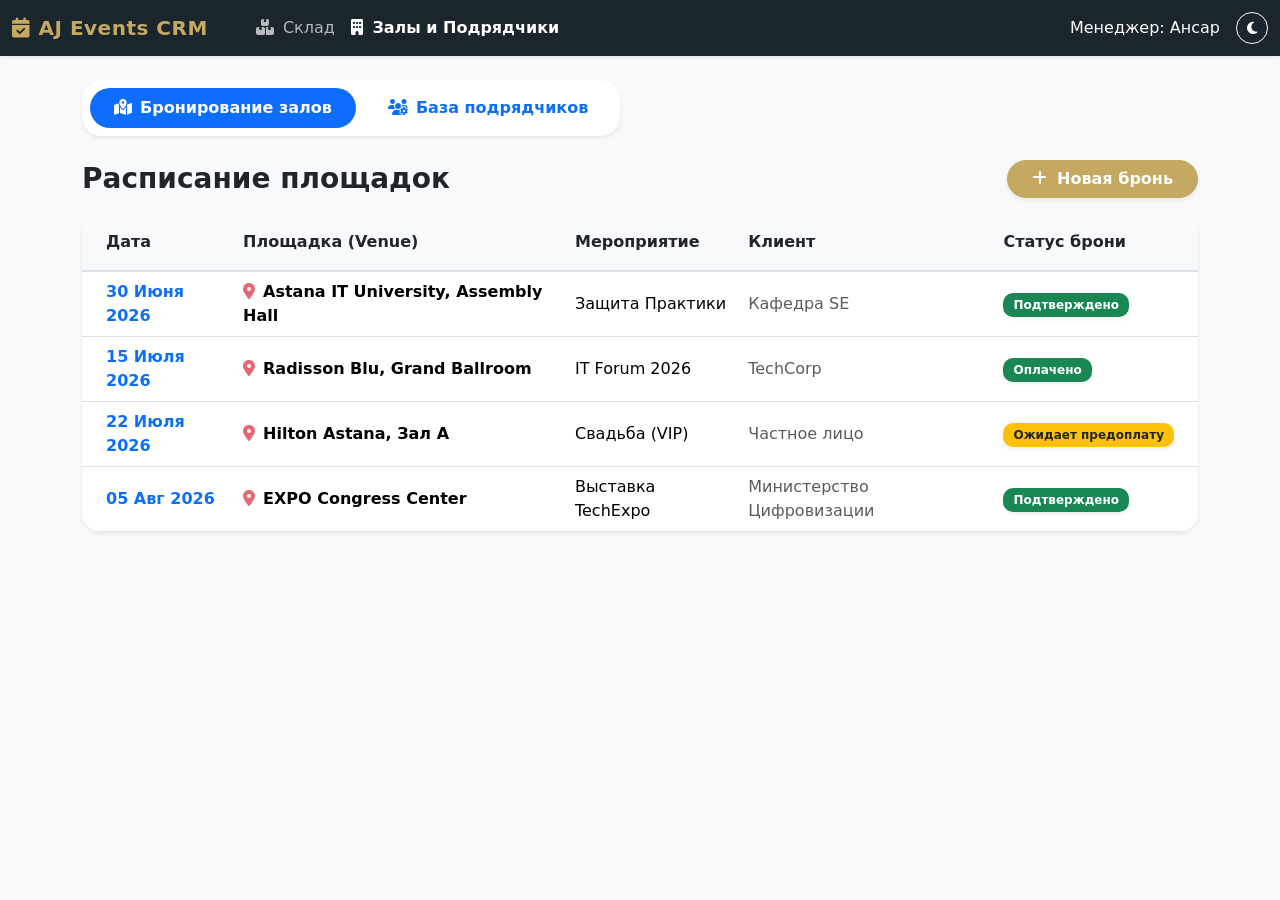
==== venues.html @ 6e3592f3 "Add files via upload" ====
<!DOCTYPE html>
<html lang="ru" data-bs-theme="light">
<head>
    <meta charset="UTF-8">
    <meta name="viewport" content="width=device-width, initial-scale=1.0">
    <title>AJ Events - Залы и Подрядчики</title>
    <!-- Bootstrap CSS -->
    <link href="https://cdn.jsdelivr.net/npm/bootstrap@5.3.0/dist/css/bootstrap.min.css" rel="stylesheet">
    <link rel="stylesheet" href="https://cdnjs.cloudflare.com/ajax/libs/font-awesome/6.4.0/css/all.min.css">
    <link rel="stylesheet" href="style.css">
</head>
<body class="bg-body-tertiary">

    <!-- Навигация (Здесь активна вторая ссылка) -->
    <nav class="navbar navbar-expand-lg navbar-dark brand-navbar shadow-sm position-relative" style="z-index: 1000;">
        <div class="container-fluid">
            <a class="navbar-brand" href="index.html"><i class="fa-solid fa-calendar-check me-2"></i>AJ Events CRM</a>
            <button class="navbar-toggler" type="button" data-bs-toggle="collapse" data-bs-target="#navbarNav">
                <span class="navbar-toggler-icon"></span>
            </button>
            <div class="collapse navbar-collapse" id="navbarNav">
                <ul class="navbar-nav me-auto mb-2 mb-lg-0 ms-lg-4">
                    <li class="nav-item">
                        <a class="nav-link text-light" style="opacity: 0.7;" href="index.html"><i class="fa-solid fa-boxes-stacked me-1"></i> Склад</a>
                    </li>
                    <li class="nav-item">
                        <a class="nav-link active fw-bold" href="venues.html"><i class="fa-solid fa-building me-1"></i> Залы и Подрядчики</a>
                    </li>
                </ul>
                <div class="d-flex align-items-center mt-2 mt-lg-0">
                    <span class="navbar-text text-white me-3">Менеджер: Ансар</span>
                    <button class="btn btn-outline-light btn-sm rounded-circle position-relative" id="themeToggle" title="Сменить тему" style="width: 32px; height: 32px; z-index: 1000;">
                        <i class="fa-solid fa-moon"></i>
                    </button>
                </div>
            </div>
        </div>
    </nav>

    <div class="container mt-4 position-relative" style="z-index: 10;">
        
        <!-- Красивые переключатели вкладок (Tabs) -->
        <ul class="nav nav-pills mb-4 bg-body custom-rounded p-2 shadow-sm d-inline-flex" id="pills-tab" role="tablist">
            <li class="nav-item" role="presentation">
                <button class="nav-link active rounded-pill px-4 fw-bold" id="pills-venues-tab" data-bs-toggle="pill" data-bs-target="#pills-venues" type="button" role="tab">
                    <i class="fa-solid fa-map-location-dot me-2"></i>Бронирование залов
                </button>
            </li>
            <li class="nav-item" role="presentation">
                <button class="nav-link rounded-pill px-4 fw-bold ms-2" id="pills-contractors-tab" data-bs-toggle="pill" data-bs-target="#pills-contractors" type="button" role="tab">
                    <i class="fa-solid fa-users-gear me-2"></i>База подрядчиков
                </button>
            </li>
        </ul>

        <!-- Содержимое вкладок -->
        <div class="tab-content" id="pills-tabContent">
            
            <!-- ВКЛАДКА 1: БРОНИРОВАНИЕ ЗАЛОВ -->
            <div class="tab-pane fade show active" id="pills-venues" role="tabpanel">
                <div class="d-flex justify-content-between align-items-center mb-3">
                    <h3 class="fw-bold mb-0">Расписание площадок</h3>
                    <button class="btn btn-brand-gold rounded-pill px-4 shadow-sm fw-bold" onclick="alert('Модуль интеграции с календарем находится в разработке (Sprint 2)')">
                        <i class="fa-solid fa-plus me-1"></i> Новая бронь
                    </button>
                </div>
                <div class="card shadow-sm border-0 bg-body custom-rounded overflow-hidden">
                    <div class="card-body p-0 table-responsive">
                        <table class="table table-hover mb-0 align-middle">
                            <thead class="custom-thead">
                                <tr>
                                    <th class="ps-4">Дата</th>
                                    <th>Площадка (Venue)</th>
                                    <th>Мероприятие</th>
                                    <th>Клиент</th>
                                    <th class="pe-4">Статус брони</th>
                                </tr>
                            </thead>
                            <tbody id="venuesTable">
                                <!-- Рендерится через JS -->
                            </tbody>
                        </table>
                    </div>
                </div>
            </div>

            <!-- ВКЛАДКА 2: ПОДРЯДЧИКИ -->
            <div class="tab-pane fade" id="pills-contractors" role="tabpanel">
                <div class="d-flex justify-content-between align-items-center mb-3">
                    <h3 class="fw-bold mb-0">Наши подрядчики (Contractors)</h3>
                    <button class="btn btn-brand-gold rounded-pill px-4 shadow-sm fw-bold" onclick="alert('Модуль добавления подрядчиков находится в разработке (Sprint 2)')">
                        <i class="fa-solid fa-user-plus me-1"></i> Добавить
                    </button>
                </div>
                <div class="row g-4" id="contractorsGrid">
                    <!-- Карточки рендерятся через JS -->
                </div>
            </div>

        </div>
    </div>

    <script src="https://code.jquery.com/jquery-3.7.0.min.js"></script>
    <script src="https://cdn.jsdelivr.net/npm/bootstrap@5.3.0/dist/js/bootstrap.bundle.min.js"></script>
    <script src="venues.js"></script>
</body>
</html>
---- style.css ----
/* Корпоративные цвета AJ Events Company (Премиум стиль) */
:root {
    --brand-navy: #1a252c;     
    --brand-gold: #c5a861;     
    --brand-gold-hover: #b09556;
}

/* ------------------------------------------- */
/* ПЛАВНАЯ СМЕНА ТЕМЫ (100% надежно везде)     */
/* ------------------------------------------- */
body, .card, .modal-content, .form-control, .btn, .dropdown-menu, th, td, span, i, div {
    transition: background-color 0.4s ease, color 0.4s ease, border-color 0.4s ease, box-shadow 0.4s ease;
}

/* Глобальное скругление */
.custom-rounded {
    border-radius: 20px !important;
}

/* Навигация */
.brand-navbar {
    background-color: var(--brand-navy) !important;
}
.navbar-brand {
    font-weight: 700;
    color: var(--brand-gold) !important;
    letter-spacing: 0.5px;
}

/* Карточки статистики */
.brand-card-blue {
    background: linear-gradient(135deg, #2b3945, var(--brand-navy));
}
.brand-card-gold {
    background: linear-gradient(135deg, #d4bb7e, var(--brand-gold));
}
.card-hover {
    transition: transform 0.3s ease, box-shadow 0.3s ease;
}
.card-hover:hover {
    transform: translateY(-5px);
    box-shadow: 0 10px 20px rgba(0,0,0,0.1) !important;
}

/* Кнопки */
.btn-brand-gold {
    background-color: var(--brand-gold);
    border-color: var(--brand-gold);
    color: #fff;
}
.btn-brand-gold:hover {
    background-color: var(--brand-gold-hover);
    border-color: var(--brand-gold-hover);
    color: #fff;
    transform: scale(1.02);
}

/* ------------------------------------------- */
/* АНИМАЦИИ ПОЯВЛЕНИЯ ЭЛЕМЕНТОВ                */
/* ------------------------------------------- */
.animated-row {
    animation: slideInRow 0.4s ease-out forwards;
    opacity: 0;
}
@keyframes slideInRow {
    0% { opacity: 0; transform: translateX(-15px); }
    100% { opacity: 1; transform: translateX(0); }
}

.custom-dropdown-menu {
    border-radius: 16px !important;
    overflow: hidden;
    animation: dropAnim 0.3s cubic-bezier(0.175, 0.885, 0.32, 1.275) forwards;
    transform-origin: top;
    padding: 8px;
}
@keyframes dropAnim {
    0% { opacity: 0; transform: scaleY(0.5) translateY(-10px); }
    100% { opacity: 1; transform: scaleY(1) translateY(0); }
}
.dropdown-item {
    border-radius: 10px;
    margin-bottom: 2px;
}
.dropdown-item.active, .dropdown-item:active {
    background-color: var(--brand-navy);
    color: white;
}

.modal.fade .modal-dialog {
    transition: transform 0.3s ease-out;
    transform: scale(0.8);
}
.modal.show .modal-dialog {
    transform: scale(1);
}

/* ------------------------------------------- */
/* Стилизация таблицы                          */
/* ------------------------------------------- */
.table-hover tbody tr:hover {
    cursor: pointer;
    background-color: rgba(197, 168, 97, 0.05) !important; 
}
.custom-thead th {
    background-color: #f8f9fa;
    color: #212529;
    border-bottom: 2px solid #dee2e6;
    padding-top: 16px;
    padding-bottom: 16px;
}

.badge { border-radius: 10px; padding: 6px 10px; font-weight: 600; }
.badge-custom-0 { background-color: #8e44ad; color: #fff; } 
.badge-custom-1 { background-color: #e67e22; color: #fff; } 
.badge-custom-2 { background-color: #16a085; color: #fff; } 
.badge-custom-3 { background-color: #2980b9; color: #fff; } 
.badge-custom-4 { background-color: #e84393; color: #fff; } 

/* ------------------------------------------- */
/* Адаптация под ТЁМНУЮ ТЕМУ                   */
/* ------------------------------------------- */
[data-bs-theme="dark"] .custom-thead th {
    background-color: #24292d !important;
    color: #e9ecef !important;
    border-bottom: 2px solid #3b4248 !important;
}
[data-bs-theme="dark"] .bg-body-tertiary { background-color: #121212 !important; }
[data-bs-theme="dark"] .bg-body { background-color: #1e1e1e !important; }
[data-bs-theme="dark"] .modal-content { background-color: #1e1e1e !important; }
[data-bs-theme="dark"] .form-control {
    background-color: #2b3035 !important;
    border-color: #3b4248 !important;
    color: #fff !important;
}
[data-bs-theme="dark"] .custom-select-btn {
    background-color: #2b3035 !important;
    border-color: #3b4248 !important;
    color: #fff !important;
}
[data-bs-theme="dark"] .custom-dropdown-menu {
    background-color: #2b3035 !important;
}
[data-bs-theme="dark"] .dropdown-item {
    color: #e9ecef !important;
}
[data-bs-theme="dark"] .dropdown-item:hover {
    background-color: #3b4248 !important;
    color: white !important;
}
[data-bs-theme="dark"] .table-hover tbody tr:hover {
    background-color: #2b3035 !important;
}
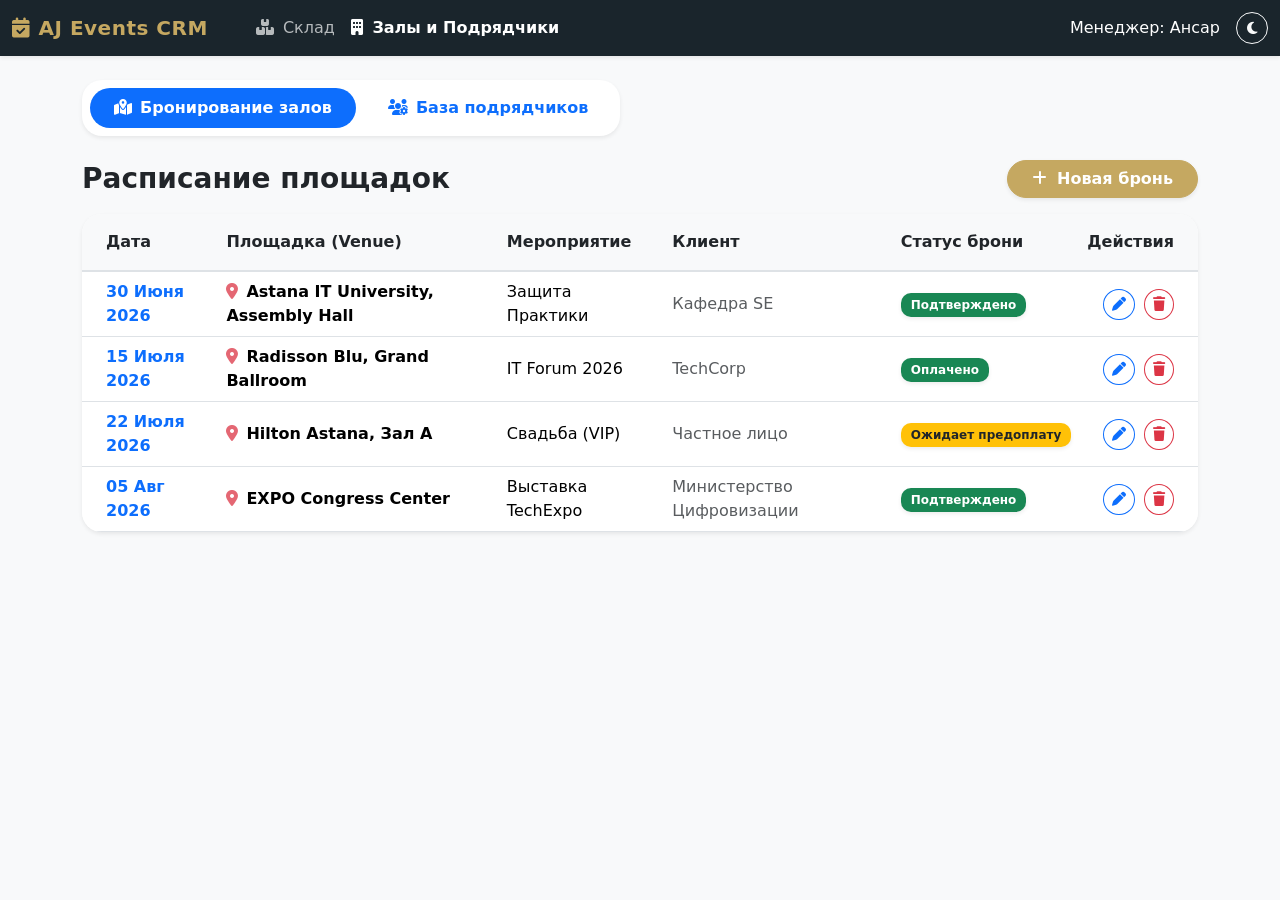
==== commit b6cfa5b2: "Add files via upload" ====
--- a/venues.html
+++ b/venues.html
@@ -1,17 +1,23 @@
 <!DOCTYPE html>
-<html lang="ru" data-bs-theme="light">
+<html lang="ru">
 <head>
     <meta charset="UTF-8">
     <meta name="viewport" content="width=device-width, initial-scale=1.0">
     <title>AJ Events - Залы и Подрядчики</title>
-    <!-- Bootstrap CSS -->
+    
+    <!-- АНТИ-БЛИК СКРИПТ -->
+    <script>
+        let savedTheme = localStorage.getItem('crm_theme') || 'light';
+        document.documentElement.setAttribute('data-bs-theme', savedTheme);
+    </script>
+
     <link href="https://cdn.jsdelivr.net/npm/bootstrap@5.3.0/dist/css/bootstrap.min.css" rel="stylesheet">
     <link rel="stylesheet" href="https://cdnjs.cloudflare.com/ajax/libs/font-awesome/6.4.0/css/all.min.css">
     <link rel="stylesheet" href="style.css">
 </head>
 <body class="bg-body-tertiary">
 
-    <!-- Навигация (Здесь активна вторая ссылка) -->
+    <!-- Навигация -->
     <nav class="navbar navbar-expand-lg navbar-dark brand-navbar shadow-sm position-relative" style="z-index: 1000;">
         <div class="container-fluid">
             <a class="navbar-brand" href="index.html"><i class="fa-solid fa-calendar-check me-2"></i>AJ Events CRM</a>
@@ -39,7 +45,6 @@
 
     <div class="container mt-4 position-relative" style="z-index: 10;">
         
-        <!-- Красивые переключатели вкладок (Tabs) -->
         <ul class="nav nav-pills mb-4 bg-body custom-rounded p-2 shadow-sm d-inline-flex" id="pills-tab" role="tablist">
             <li class="nav-item" role="presentation">
                 <button class="nav-link active rounded-pill px-4 fw-bold" id="pills-venues-tab" data-bs-toggle="pill" data-bs-target="#pills-venues" type="button" role="tab">
@@ -53,14 +58,13 @@
             </li>
         </ul>
 
-        <!-- Содержимое вкладок -->
         <div class="tab-content" id="pills-tabContent">
             
             <!-- ВКЛАДКА 1: БРОНИРОВАНИЕ ЗАЛОВ -->
             <div class="tab-pane fade show active" id="pills-venues" role="tabpanel">
                 <div class="d-flex justify-content-between align-items-center mb-3">
                     <h3 class="fw-bold mb-0">Расписание площадок</h3>
-                    <button class="btn btn-brand-gold rounded-pill px-4 shadow-sm fw-bold" onclick="alert('Модуль интеграции с календарем находится в разработке (Sprint 2)')">
+                    <button class="btn btn-brand-gold rounded-pill px-4 shadow-sm fw-bold" id="openAddVenueBtn">
                         <i class="fa-solid fa-plus me-1"></i> Новая бронь
                     </button>
                 </div>
@@ -73,11 +77,11 @@
                                     <th>Площадка (Venue)</th>
                                     <th>Мероприятие</th>
                                     <th>Клиент</th>
-                                    <th class="pe-4">Статус брони</th>
+                                    <th>Статус брони</th>
+                                    <th class="pe-4 text-end">Действия</th>
                                 </tr>
                             </thead>
                             <tbody id="venuesTable">
-                                <!-- Рендерится через JS -->
                             </tbody>
                         </table>
                     </div>
@@ -88,15 +92,129 @@
             <div class="tab-pane fade" id="pills-contractors" role="tabpanel">
                 <div class="d-flex justify-content-between align-items-center mb-3">
                     <h3 class="fw-bold mb-0">Наши подрядчики (Contractors)</h3>
-                    <button class="btn btn-brand-gold rounded-pill px-4 shadow-sm fw-bold" onclick="alert('Модуль добавления подрядчиков находится в разработке (Sprint 2)')">
+                    <button class="btn btn-brand-gold rounded-pill px-4 shadow-sm fw-bold" id="openAddContractorBtn">
                         <i class="fa-solid fa-user-plus me-1"></i> Добавить
                     </button>
                 </div>
                 <div class="row g-4" id="contractorsGrid">
-                    <!-- Карточки рендерятся через JS -->
-                </div>
-            </div>
-
+                </div>
+            </div>
+        </div>
+    </div>
+
+    <!-- МОДАЛКА 1: ЗАЛЫ (ДОБАВИТЬ/ИЗМЕНИТЬ) -->
+    <div class="modal fade" id="venueModal" tabindex="-1">
+        <div class="modal-dialog modal-dialog-centered">
+            <div class="modal-content custom-rounded border-0 shadow-lg modal-anim">
+                <div class="modal-header border-0 pb-0">
+                    <h5 class="modal-title fw-bold fs-4" id="venueModalTitle">Забронировать площадку</h5>
+                    <button type="button" class="btn-close" data-bs-dismiss="modal"></button>
+                </div>
+                <div class="modal-body">
+                    <form id="venueForm">
+                        <input type="hidden" id="vId">
+                        <div class="mb-3">
+                            <label class="form-label text-muted small fw-bold text-uppercase ms-2">Дата</label>
+                            <input type="text" class="form-control rounded-pill px-3" id="vDate" placeholder="Например: 12 Сен 2026" required>
+                        </div>
+                        <div class="mb-3">
+                            <label class="form-label text-muted small fw-bold text-uppercase ms-2">Название площадки (Зала)</label>
+                            <input type="text" class="form-control rounded-pill px-3" id="vName" required>
+                        </div>
+                        <div class="mb-3">
+                            <label class="form-label text-muted small fw-bold text-uppercase ms-2">Мероприятие</label>
+                            <input type="text" class="form-control rounded-pill px-3" id="vEvent" required>
+                        </div>
+                        <div class="row">
+                            <div class="col-md-6 mb-3">
+                                <label class="form-label text-muted small fw-bold text-uppercase ms-2">Клиент</label>
+                                <input type="text" class="form-control rounded-pill px-3" id="vClient" required>
+                            </div>
+                            <div class="col-md-6 mb-3">
+                                <label class="form-label text-muted small fw-bold text-uppercase ms-2">Статус (Впишите или выберите)</label>
+                                <input type="text" class="form-control rounded-pill px-3" id="vStatus" list="vStatusList" placeholder="Статус..." required>
+                                <datalist id="vStatusList">
+                                    <option value="Ожидает предоплату"></option>
+                                    <option value="Оплачено"></option>
+                                    <option value="Подтверждено"></option>
+                                </datalist>
+                            </div>
+                        </div>
+                    </form>
+                </div>
+                <div class="modal-footer border-0 pt-0">
+                    <button type="button" class="btn btn-light rounded-pill px-4" data-bs-dismiss="modal">Отмена</button>
+                    <button type="button" class="btn btn-brand-gold rounded-pill px-4 fw-bold" id="saveVenueBtn">Сохранить</button>
+                </div>
+            </div>
+        </div>
+    </div>
+
+    <!-- МОДАЛКА 2: ПОДРЯДЧИКИ (ДОБАВИТЬ/ИЗМЕНИТЬ) -->
+    <div class="modal fade" id="contractorModal" tabindex="-1">
+        <div class="modal-dialog modal-dialog-centered">
+            <div class="modal-content custom-rounded border-0 shadow-lg modal-anim">
+                <div class="modal-header border-0 pb-0">
+                    <h5 class="modal-title fw-bold fs-4" id="contractorModalTitle">Новый подрядчик</h5>
+                    <button type="button" class="btn-close" data-bs-dismiss="modal"></button>
+                </div>
+                <div class="modal-body">
+                    <form id="contractorForm">
+                        <input type="hidden" id="cId">
+                        <div class="mb-3">
+                            <label class="form-label text-muted small fw-bold text-uppercase ms-2">ФИО / Название компании</label>
+                            <input type="text" class="form-control rounded-pill px-3" id="cName" required>
+                        </div>
+                        <div class="mb-3">
+                            <label class="form-label text-muted small fw-bold text-uppercase ms-2">Профессия / Роль</label>
+                            <input type="text" class="form-control rounded-pill px-3" id="cRole" placeholder="Например: Фотограф" required>
+                        </div>
+                        <div class="mb-3">
+                            <label class="form-label text-muted small fw-bold text-uppercase ms-2">Контактный телефон</label>
+                            <input type="text" class="form-control rounded-pill px-3" id="cPhone" placeholder="+7 (___) ___-__-__" required>
+                        </div>
+                        <div class="mb-3">
+                            <label class="form-label text-muted small fw-bold text-uppercase ms-2">Иконка специализации (Впишите или выберите)</label>
+                            <input type="text" class="form-control rounded-pill px-3" id="cIcon" list="cIconList" placeholder="fa-user, fa-star или свое..." required>
+                            <datalist id="cIconList">
+                                <option value="fa-user">Человек (Универсал)</option>
+                                <option value="fa-headphones">Звукорежиссер</option>
+                                <option value="fa-lightbulb">Световик</option>
+                                <option value="fa-video">Видео/Трансляция</option>
+                                <option value="fa-camera">Фотограф</option>
+                                <option value="fa-truck-fast">Водитель/Логист</option>
+                            </datalist>
+                        </div>
+                    </form>
+                </div>
+                <div class="modal-footer border-0 pt-0">
+                    <button type="button" class="btn btn-light rounded-pill px-4" data-bs-dismiss="modal">Отмена</button>
+                    <button type="button" class="btn btn-brand-gold rounded-pill px-4 fw-bold" id="saveContractorBtn">Сохранить</button>
+                </div>
+            </div>
+        </div>
+    </div>
+
+    <!-- КРАСИВОЕ УНИВЕРСАЛЬНОЕ МОДАЛЬНОЕ ОКНО УДАЛЕНИЯ -->
+    <div class="modal fade" id="deleteModal" tabindex="-1">
+        <div class="modal-dialog modal-dialog-centered modal-sm">
+            <div class="modal-content custom-rounded border-0 shadow-lg modal-anim text-center p-4">
+                <div class="modal-body p-0">
+                    <div class="mb-3">
+                        <div class="d-inline-flex align-items-center justify-content-center bg-danger bg-opacity-10 text-danger rounded-circle" style="width: 80px; height: 80px;">
+                            <i class="fa-solid fa-trash-can fs-1"></i>
+                        </div>
+                    </div>
+                    <h4 class="fw-bold mb-2">Удалить?</h4>
+                    <p class="text-muted mb-4">Эти данные будут безвозвратно удалены из базы.</p>
+                    <input type="hidden" id="deleteTargetType">
+                    <input type="hidden" id="deleteTargetId">
+                    <div class="d-grid gap-2">
+                        <button type="button" class="btn btn-danger rounded-pill fw-bold py-2" id="confirmDeleteBtn">Да, удалить</button>
+                        <button type="button" class="btn btn-light rounded-pill py-2" data-bs-dismiss="modal">Отмена</button>
+                    </div>
+                </div>
+            </div>
         </div>
     </div>
 
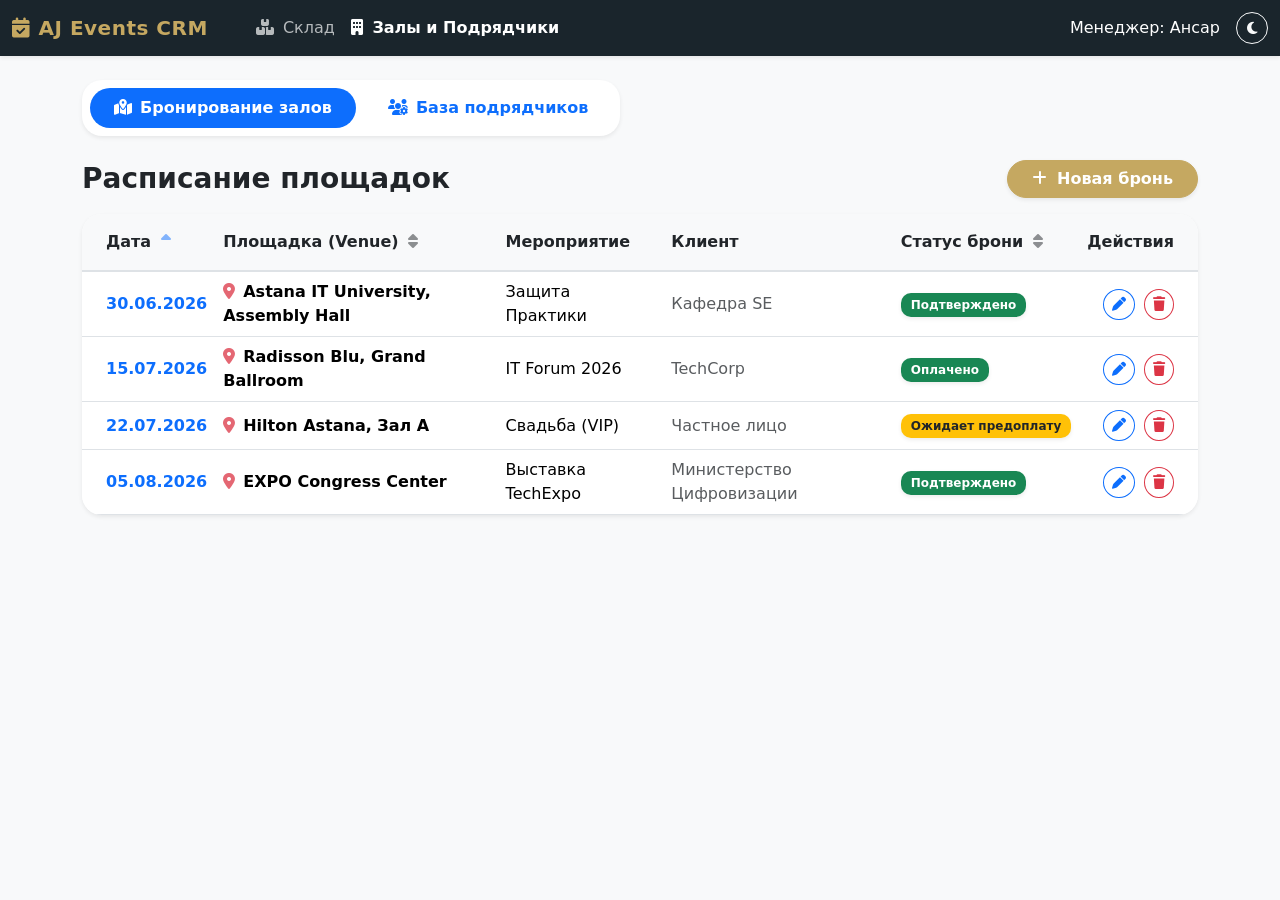
==== commit 2ad2bd8b: "Add files via upload" ====
--- a/venues.html
+++ b/venues.html
@@ -73,11 +73,18 @@
                         <table class="table table-hover mb-0 align-middle">
                             <thead class="custom-thead">
                                 <tr>
-                                    <th class="ps-4">Дата</th>
-                                    <th>Площадка (Venue)</th>
+                                    <!-- Добавлены классы sortable и иконки сортировки -->
+                                    <th class="ps-4 sortable user-select-none" data-col="date" style="cursor: pointer;" title="Сортировать по дате">
+                                        Дата <i class="fa-solid fa-sort ms-1 opacity-50 sort-icon"></i>
+                                    </th>
+                                    <th class="sortable user-select-none" data-col="venue" style="cursor: pointer;" title="Сортировать по площадке">
+                                        Площадка (Venue) <i class="fa-solid fa-sort ms-1 opacity-50 sort-icon"></i>
+                                    </th>
                                     <th>Мероприятие</th>
                                     <th>Клиент</th>
-                                    <th>Статус брони</th>
+                                    <th class="sortable user-select-none" data-col="status" style="cursor: pointer;" title="Сортировать по статусу">
+                                        Статус брони <i class="fa-solid fa-sort ms-1 opacity-50 sort-icon"></i>
+                                    </th>
                                     <th class="pe-4 text-end">Действия</th>
                                 </tr>
                             </thead>
@@ -102,7 +109,7 @@
         </div>
     </div>
 
-    <!-- МОДАЛКА 1: ЗАЛЫ (ДОБАВИТЬ/ИЗМЕНИТЬ) -->
+    <!-- МОДАЛКА 1: ЗАЛЫ -->
     <div class="modal fade" id="venueModal" tabindex="-1">
         <div class="modal-dialog modal-dialog-centered">
             <div class="modal-content custom-rounded border-0 shadow-lg modal-anim">
@@ -115,7 +122,8 @@
                         <input type="hidden" id="vId">
                         <div class="mb-3">
                             <label class="form-label text-muted small fw-bold text-uppercase ms-2">Дата</label>
-                            <input type="text" class="form-control rounded-pill px-3" id="vDate" placeholder="Например: 12 Сен 2026" required>
+                            <!-- ТЕПЕРЬ ЗДЕСЬ НАСТОЯЩИЙ КАЛЕНДАРЬ (type="date") -->
+                            <input type="date" class="form-control rounded-pill px-3" id="vDate" required>
                         </div>
                         <div class="mb-3">
                             <label class="form-label text-muted small fw-bold text-uppercase ms-2">Название площадки (Зала)</label>
@@ -150,7 +158,7 @@
         </div>
     </div>
 
-    <!-- МОДАЛКА 2: ПОДРЯДЧИКИ (ДОБАВИТЬ/ИЗМЕНИТЬ) -->
+    <!-- МОДАЛКА 2: ПОДРЯДЧИКИ -->
     <div class="modal fade" id="contractorModal" tabindex="-1">
         <div class="modal-dialog modal-dialog-centered">
             <div class="modal-content custom-rounded border-0 shadow-lg modal-anim">
@@ -195,7 +203,7 @@
         </div>
     </div>
 
-    <!-- КРАСИВОЕ УНИВЕРСАЛЬНОЕ МОДАЛЬНОЕ ОКНО УДАЛЕНИЯ -->
+    <!-- МОДАЛЬНОЕ ОКНО УДАЛЕНИЯ -->
     <div class="modal fade" id="deleteModal" tabindex="-1">
         <div class="modal-dialog modal-dialog-centered modal-sm">
             <div class="modal-content custom-rounded border-0 shadow-lg modal-anim text-center p-4">
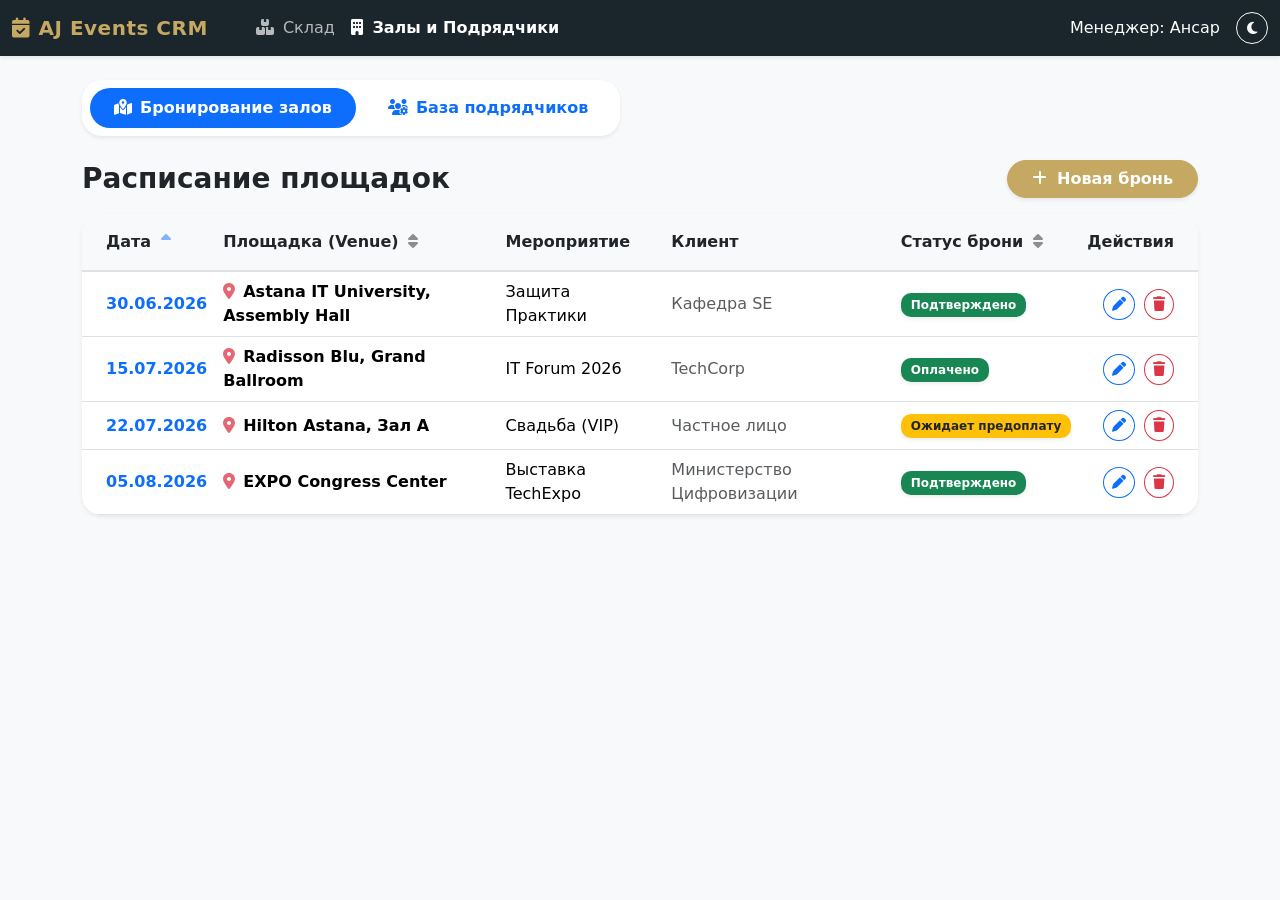
==== commit 6cf85c0d: "Add files via upload" ====
--- a/venues.html
+++ b/venues.html
@@ -5,7 +5,6 @@
     <meta name="viewport" content="width=device-width, initial-scale=1.0">
     <title>AJ Events - Залы и Подрядчики</title>
     
-    <!-- АНТИ-БЛИК СКРИПТ -->
     <script>
         let savedTheme = localStorage.getItem('crm_theme') || 'light';
         document.documentElement.setAttribute('data-bs-theme', savedTheme);
@@ -17,7 +16,6 @@
 </head>
 <body class="bg-body-tertiary">
 
-    <!-- Навигация -->
     <nav class="navbar navbar-expand-lg navbar-dark brand-navbar shadow-sm position-relative" style="z-index: 1000;">
         <div class="container-fluid">
             <a class="navbar-brand" href="index.html"><i class="fa-solid fa-calendar-check me-2"></i>AJ Events CRM</a>
@@ -60,7 +58,6 @@
 
         <div class="tab-content" id="pills-tabContent">
             
-            <!-- ВКЛАДКА 1: БРОНИРОВАНИЕ ЗАЛОВ -->
             <div class="tab-pane fade show active" id="pills-venues" role="tabpanel">
                 <div class="d-flex justify-content-between align-items-center mb-3">
                     <h3 class="fw-bold mb-0">Расписание площадок</h3>
@@ -73,7 +70,6 @@
                         <table class="table table-hover mb-0 align-middle">
                             <thead class="custom-thead">
                                 <tr>
-                                    <!-- Добавлены классы sortable и иконки сортировки -->
                                     <th class="ps-4 sortable user-select-none" data-col="date" style="cursor: pointer;" title="Сортировать по дате">
                                         Дата <i class="fa-solid fa-sort ms-1 opacity-50 sort-icon"></i>
                                     </th>
@@ -95,7 +91,6 @@
                 </div>
             </div>
 
-            <!-- ВКЛАДКА 2: ПОДРЯДЧИКИ -->
             <div class="tab-pane fade" id="pills-contractors" role="tabpanel">
                 <div class="d-flex justify-content-between align-items-center mb-3">
                     <h3 class="fw-bold mb-0">Наши подрядчики (Contractors)</h3>
@@ -109,7 +104,6 @@
         </div>
     </div>
 
-    <!-- МОДАЛКА 1: ЗАЛЫ -->
     <div class="modal fade" id="venueModal" tabindex="-1">
         <div class="modal-dialog modal-dialog-centered">
             <div class="modal-content custom-rounded border-0 shadow-lg modal-anim">
@@ -122,7 +116,6 @@
                         <input type="hidden" id="vId">
                         <div class="mb-3">
                             <label class="form-label text-muted small fw-bold text-uppercase ms-2">Дата</label>
-                            <!-- ТЕПЕРЬ ЗДЕСЬ НАСТОЯЩИЙ КАЛЕНДАРЬ (type="date") -->
                             <input type="date" class="form-control rounded-pill px-3" id="vDate" required>
                         </div>
                         <div class="mb-3">
@@ -158,7 +151,6 @@
         </div>
     </div>
 
-    <!-- МОДАЛКА 2: ПОДРЯДЧИКИ -->
     <div class="modal fade" id="contractorModal" tabindex="-1">
         <div class="modal-dialog modal-dialog-centered">
             <div class="modal-content custom-rounded border-0 shadow-lg modal-anim">
@@ -203,7 +195,6 @@
         </div>
     </div>
 
-    <!-- МОДАЛЬНОЕ ОКНО УДАЛЕНИЯ -->
     <div class="modal fade" id="deleteModal" tabindex="-1">
         <div class="modal-dialog modal-dialog-centered modal-sm">
             <div class="modal-content custom-rounded border-0 shadow-lg modal-anim text-center p-4">
--- a/style.css
+++ b/style.css
@@ -1,23 +1,17 @@
-/* Корпоративные цвета AJ Events Company (Премиум стиль) */
 :root {
     --brand-navy: #1a252c;     
     --brand-gold: #c5a861;     
     --brand-gold-hover: #b09556;
 }
 
-/* ------------------------------------------- */
-/* ПЛАВНАЯ СМЕНА ТЕМЫ (100% надежно везде)     */
-/* ------------------------------------------- */
 body, .card, .modal-content, .form-control, .btn, .dropdown-menu, th, td, span, i, div {
     transition: background-color 0.4s ease, color 0.4s ease, border-color 0.4s ease, box-shadow 0.4s ease;
 }
 
-/* Глобальное скругление */
 .custom-rounded {
     border-radius: 20px !important;
 }
 
-/* Навигация */
 .brand-navbar {
     background-color: var(--brand-navy) !important;
 }
@@ -27,7 +21,6 @@
     letter-spacing: 0.5px;
 }
 
-/* Карточки статистики */
 .brand-card-blue {
     background: linear-gradient(135deg, #2b3945, var(--brand-navy));
 }
@@ -42,7 +35,6 @@
     box-shadow: 0 10px 20px rgba(0,0,0,0.1) !important;
 }
 
-/* Кнопки */
 .btn-brand-gold {
     background-color: var(--brand-gold);
     border-color: var(--brand-gold);
@@ -55,9 +47,6 @@
     transform: scale(1.02);
 }
 
-/* ------------------------------------------- */
-/* АНИМАЦИИ ПОЯВЛЕНИЯ ЭЛЕМЕНТОВ                */
-/* ------------------------------------------- */
 .animated-row {
     animation: slideInRow 0.4s ease-out forwards;
     opacity: 0;
@@ -95,9 +84,6 @@
     transform: scale(1);
 }
 
-/* ------------------------------------------- */
-/* Стилизация таблицы                          */
-/* ------------------------------------------- */
 .table-hover tbody tr:hover {
     cursor: pointer;
     background-color: rgba(197, 168, 97, 0.05) !important; 
@@ -117,9 +103,6 @@
 .badge-custom-3 { background-color: #2980b9; color: #fff; } 
 .badge-custom-4 { background-color: #e84393; color: #fff; } 
 
-/* ------------------------------------------- */
-/* Адаптация под ТЁМНУЮ ТЕМУ                   */
-/* ------------------------------------------- */
 [data-bs-theme="dark"] .custom-thead th {
     background-color: #24292d !important;
     color: #e9ecef !important;
